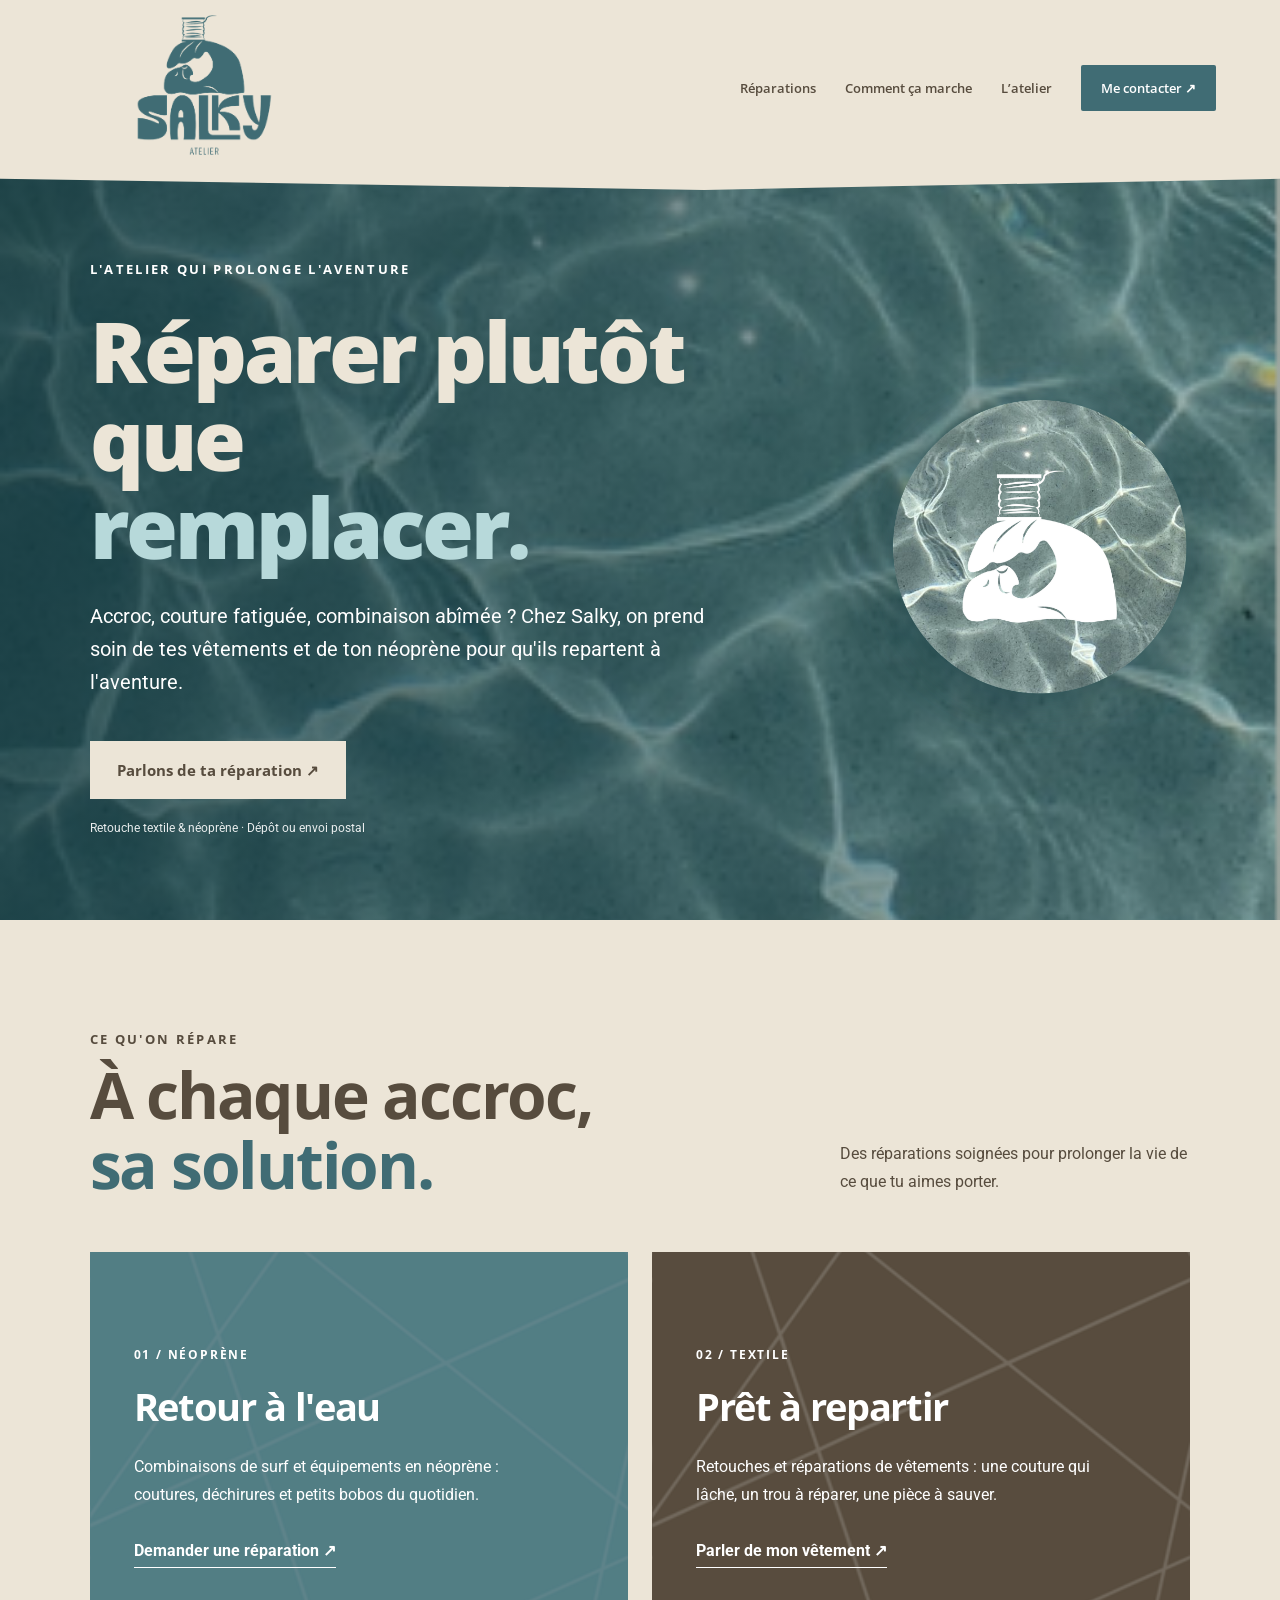
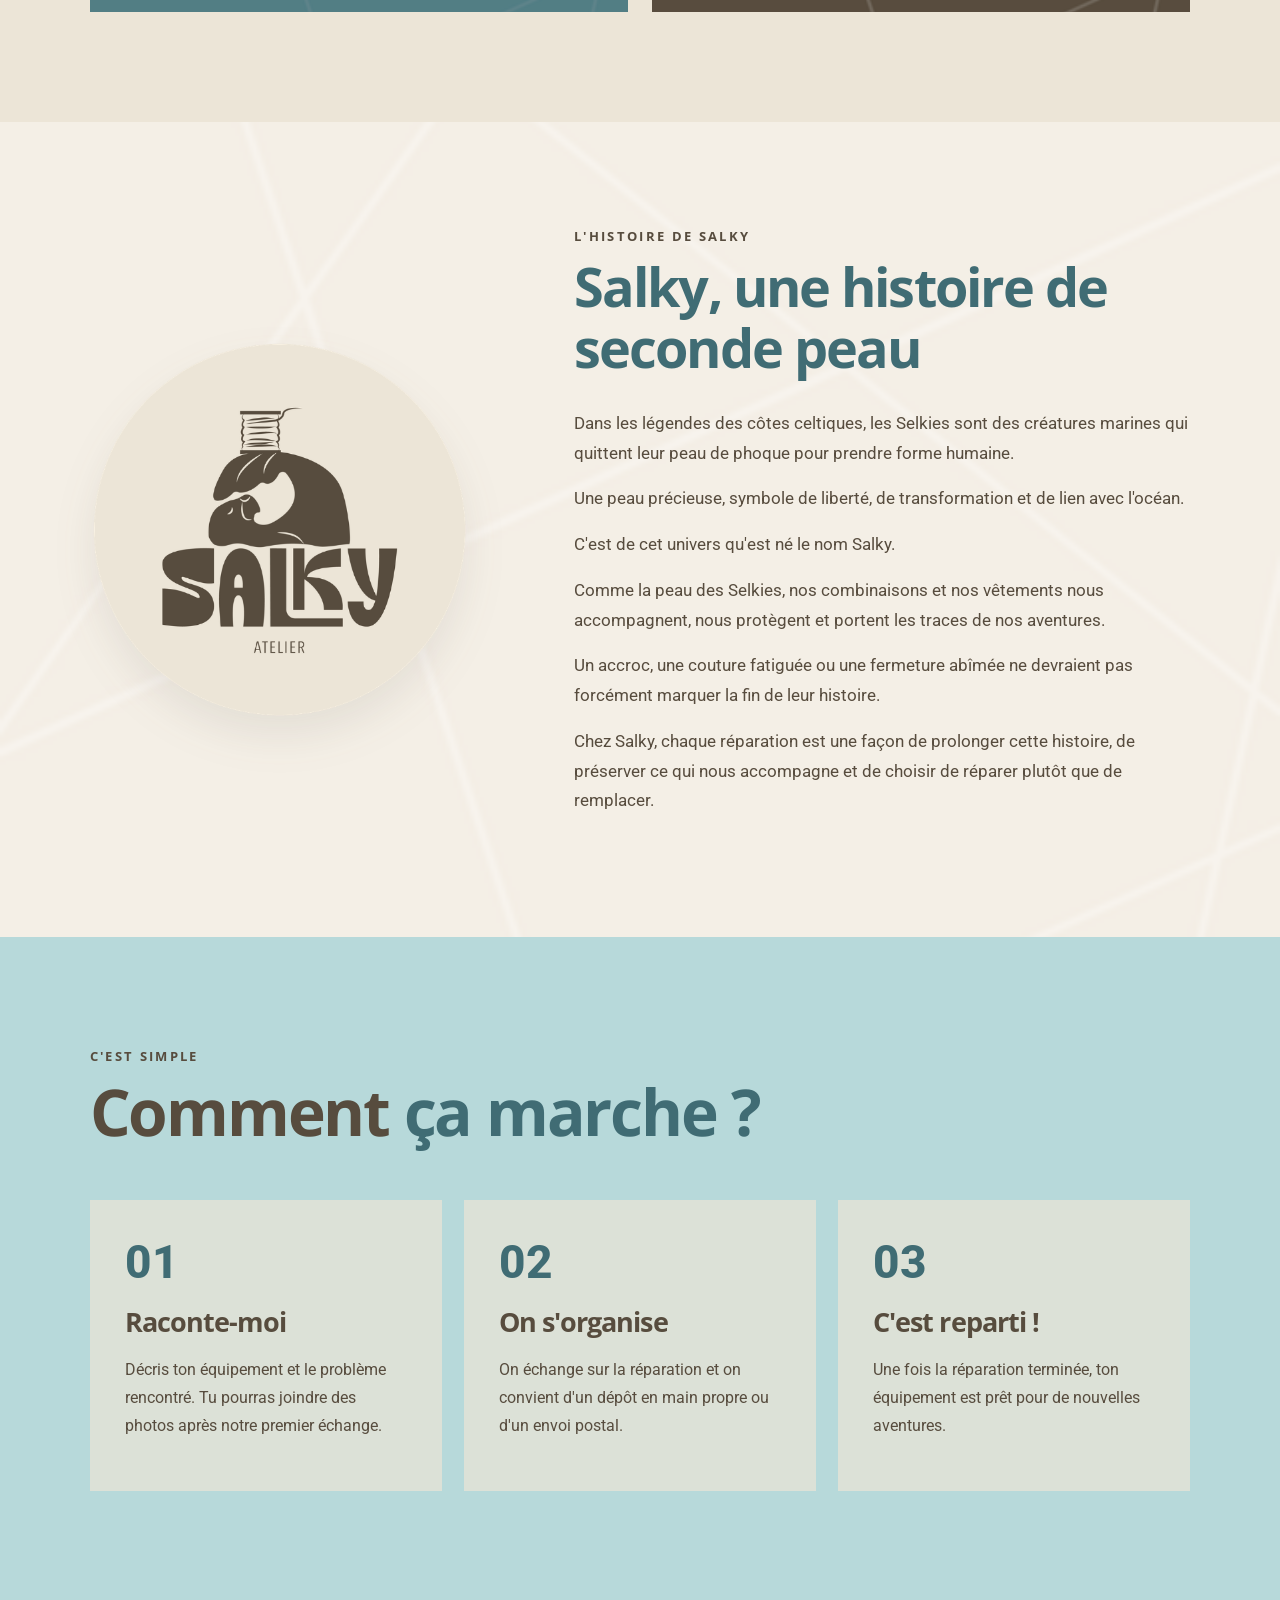
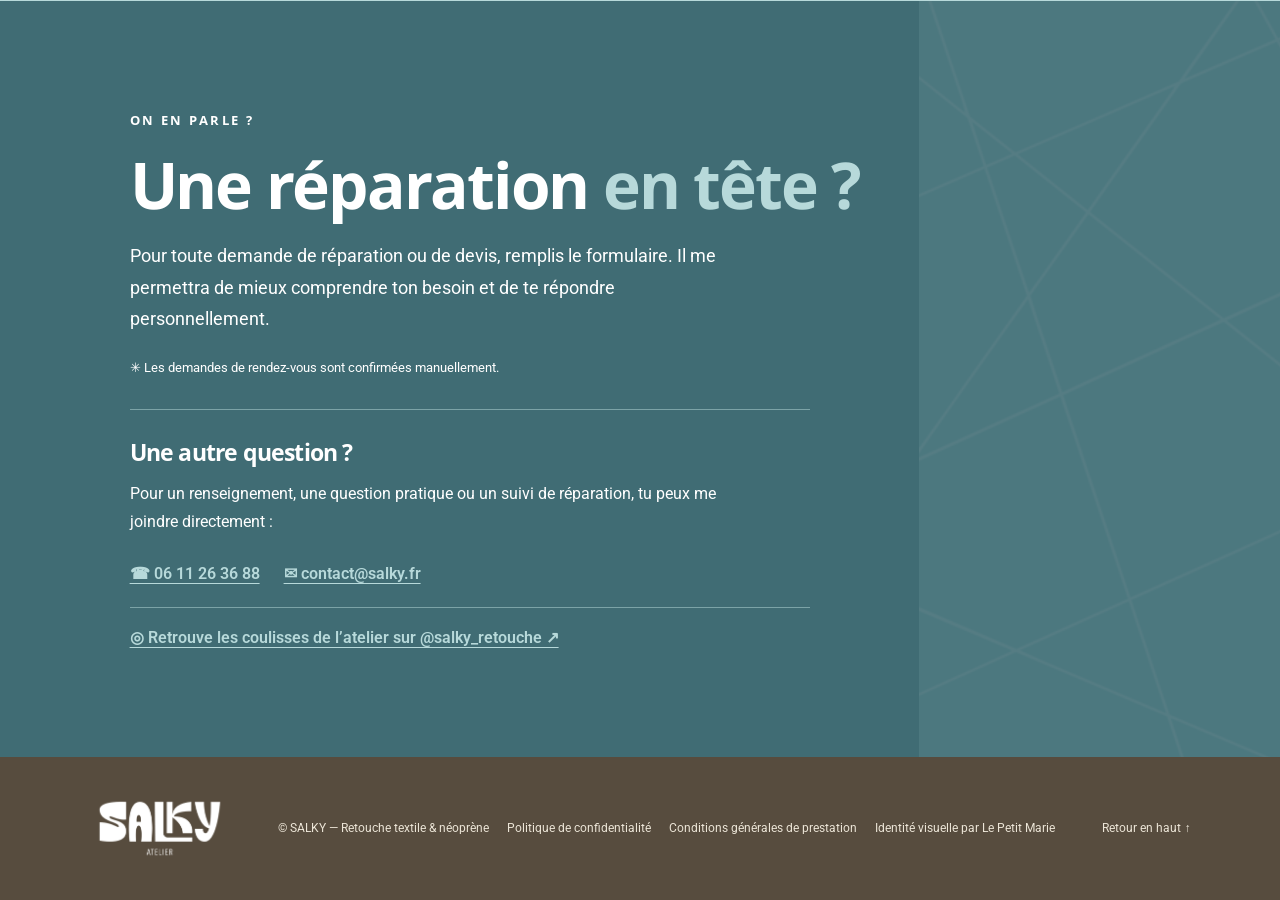
==== index.html @ 303731b3 "Add files via upload" ====
<!DOCTYPE html>
<html lang="fr"><head><meta charset="utf-8"/><meta content="width=device-width,initial-scale=1" name="viewport"/><title>Salky — Retouche textile &amp; néoprène</title><link href="https://fonts.googleapis.com" rel="preconnect"/><link href="https://fonts.googleapis.com/css2?family=Open+Sans:wght@400;600;700;800&amp;family=Roboto:wght@400;500;700&amp;display=swap" rel="stylesheet"/><style>
@font-face{font-family:'Avenir Next Arabic';src:local('Avenir Next Arabic')}*{box-sizing:border-box}html{scroll-behavior:smooth}body{margin:0;background:#ECE5D7;color:#574C3E;font-family:Roboto,Arial,sans-serif}h1,h2,h3{font-family:'Avenir Next Arabic','Open Sans',Arial,sans-serif;letter-spacing:-.035em}p{line-height:1.75}a{color:inherit;text-decoration:none}.top{height:175px;display:flex;align-items:center;justify-content:space-between;padding:10px max(5%,calc((100vw - 1300px)/2));background:#ECE5D7;position:relative;z-index:2}.top img{width:280px;height:155px;object-fit:contain}.top nav{display:flex;gap:29px;align-items:center;font:600 13px 'Open Sans',sans-serif}.top nav a:hover{text-decoration:underline}.navcta{padding:14px 20px;background:#406C74;color:#fff;border-radius:2px}.hero{position:relative;min-height:690px;background:linear-gradient(90deg,rgba(18,56,63,.82),rgba(18,56,63,.36)),url('[data-uri]') center 48%/cover;color:#fff;display:flex;align-items:center;overflow:hidden}.hero:before{content:'';position:absolute;top:0;left:0;width:100%;height:15px;background:#ECE5D7;clip-path:polygon(0 0,100% 0,100% 25%,55% 100%,0 25%)}.hero-content{position:relative;z-index:1;max-width:1320px;width:100%;margin:auto;padding:85px 7%;display:flex;align-items:center;justify-content:space-between;gap:30px}.hero-copy{max-width:720px}.eyebrow{font:700 13px 'Open Sans',sans-serif;letter-spacing:.18em;text-transform:uppercase}.hero h1{font-size:clamp(52px,6.6vw,92px);line-height:1.04;margin:29px 0;color:#ECE5D7;font-weight:800}.hero h1 em{font-style:normal;color:#B7D9DA}.hero .lead{font-size:20px;max-width:620px;line-height:1.65}.btn{display:inline-block;padding:19px 27px;background:#ECE5D7;color:#574C3E;font:700 15px 'Open Sans',sans-serif;margin-top:22px}.btn:hover{background:#B7D9DA}.hero .note{font-size:12px;opacity:.9;margin-top:22px}.seal{width:min(24vw,300px);aspect-ratio:1;object-fit:contain;filter:drop-shadow(0 8px 25px #173e4c66)}.section{padding:110px 7%;max-width:1440px;margin:auto}.section-heading{display:flex;justify-content:space-between;align-items:end;gap:30px;margin-bottom:40px}.section-heading h2{font-size:clamp(38px,5vw,68px);line-height:1.1;margin:12px 0}.section-heading h2 em{font-style:normal;color:#406C74}.section-heading>p{max-width:350px}.service-grid{display:grid;grid-template-columns:1fr 1fr;gap:24px}.service{min-height:360px;padding:44px;position:relative;overflow:hidden;display:flex;flex-direction:column;align-items:flex-start;justify-content:flex-end}.service:before{content:'';position:absolute;inset:0;background-position:center;background-size:cover;opacity:.16}.service>*{position:relative}.service.one{background:#406C74;color:#fff}.service.one:before{background-image:url('[data-uri]')}.service.two{background:#574C3E;color:#fff}.service.two:before{background-image:url('[data-uri]')}.service .num{font:700 12px 'Open Sans',sans-serif;letter-spacing:.15em}.service h3{font-size:38px;margin:17px 0 5px}.service p{max-width:400px}.service a{font-weight:700;border-bottom:1px solid;padding-bottom:7px;margin-top:16px}.manifesto{background:#f6f1e9;position:relative;overflow:hidden}.manifesto:before{content:'';position:absolute;inset:0;background:url('[data-uri]') center/cover;opacity:.18}.manifesto-inner{max-width:1300px;margin:auto;padding:105px 7%;display:grid;grid-template-columns:36% 1fr;gap:8%;align-items:center;position:relative}.manifesto-art{width:100%;max-width:380px;filter:drop-shadow(0 20px 20px #574c3e18)}.manifesto h2{font-size:clamp(37px,4.2vw,58px);line-height:1.13;color:#406C74;margin:12px 0 30px}.manifesto p{font-size:17px;margin:0 0 16px}.manifesto .last{font-weight:700;color:#406C74;font-size:21px}.steps{background:#B7D9DA}.steps-grid{display:grid;grid-template-columns:repeat(3,1fr);gap:22px}.step{padding:35px;background:#ece5d7b5;min-height:260px}.step span{font-size:46px;font-weight:800;color:#406C74}.step h3{font-size:27px;margin:14px 0}.contact{background:#406C74;color:#fff;position:relative;overflow:hidden}.contact:after{content:'';position:absolute;right:-100px;top:0;width:36%;height:100%;background:url('[data-uri]') center/cover;opacity:.11}.contact-inner{max-width:1200px;margin:auto;padding:110px 7%;position:relative;z-index:1}.contact h2{font-size:clamp(40px,5vw,70px);line-height:1.12;margin:20px 0}.contact h2 em{font-style:normal;color:#B7D9DA}.contact p{max-width:600px;font-size:18px}.contact-note{font-size:13px;margin-top:25px}.footer{padding:35px 7%;background:#574C3E;color:#ECE5D7;display:flex;align-items:center;justify-content:space-between;gap:20px;flex-wrap:wrap;font-size:12px}.footer img{width:140px;filter:brightness(0) invert(1)}.footer-links{display:flex;gap:18px;flex-wrap:wrap}@media(max-width:760px){.top{height:auto;padding:12px 5%;flex-wrap:wrap;justify-content:center}.top>a{display:block;width:100%;text-align:center}.top img{width:220px;height:135px}.top nav{width:100%;gap:12px;font-size:11px;flex-wrap:wrap;justify-content:center}.navcta{padding:9px}.hero{min-height:660px}.hero-content{padding:80px 6%;display:block}.hero h1{font-size:clamp(44px,10vw,66px)}.hero .lead{font-size:17px}.seal{position:relative;right:auto;bottom:auto;display:block;width:110px;margin:20px auto 0;opacity:.85}.section{padding:70px 6%}.section-heading{display:block}.service-grid,.steps-grid,.manifesto-inner{grid-template-columns:1fr}.service{min-height:300px;padding:28px}.manifesto-inner{padding:70px 6%;gap:20px}.manifesto-art{width:200px;margin:auto}.manifesto p{font-size:16px}.contact-inner{padding:75px 6%}.footer{padding:30px 6%}}
.salky-contact-links{display:flex;flex-wrap:wrap;gap:12px 24px;margin-top:28px;align-items:center}.salky-contact-links a{color:#ECE5D7;text-decoration:underline;text-underline-offset:4px;font-size:16px;overflow-wrap:anywhere}.salky-contact-links a:hover,.salky-contact-links a:focus{color:#B7D9DA}@media(max-width:760px){.salky-contact-links{flex-direction:column;align-items:flex-start;gap:14px}}.salky-contact-extra{margin-top:34px;padding-top:26px;border-top:1px solid rgba(183,217,218,.5);max-width:680px}.salky-contact-extra h3{font-size:23px;margin:0 0 12px;color:#fff}.salky-contact-extra p{font-size:16px;margin:0 0 16px}.salky-contact-links{display:flex;flex-wrap:wrap;gap:14px 24px;margin-bottom:24px}.salky-contact-links a,.salky-instagram a{color:#B7D9DA;text-decoration:underline;text-underline-offset:4px;font-weight:600}.salky-instagram{padding-top:20px;border-top:1px solid rgba(183,217,218,.5)}</style><meta content="Salky — Retouche textile et néoprène. Réparer plutôt que remplacer." name="description"/></head><body><header class="top"><a href="#accueil"><img alt="Logo original SALKY Atelier" src="[data-uri]"/></a><nav><a href="#reparations">Réparations</a><a href="#fonctionnement">Comment ça marche</a><a href="#apropos">L’atelier</a><a class="navcta" href="#contact">Me contacter ↗</a></nav></header><main><section class="hero" id="accueil"><div class="hero-content"><div class="hero-copy"><div class="eyebrow">L'ATELIER QUI PROLONGE L'AVENTURE</div><h1>Réparer plutôt que<br/><em>remplacer.</em></h1><p class="lead">Accroc, couture fatiguée, combinaison abîmée ? Chez Salky, on prend soin de tes vêtements et de ton néoprène pour qu'ils repartent à l'aventure.</p><a class="btn" href="https://form.jotform.com/261314383055048">Parlons de ta réparation ↗</a><div class="note">Retouche textile &amp; néoprène · Dépôt ou envoi postal</div></div><img alt="Véritable vignette phoque SALKY sur texture d’eau" class="seal" src="[data-uri]"/></div></section><section class="section" id="reparations"><div class="section-heading"><div><div class="eyebrow">CE QU'ON RÉPARE</div><h2>À chaque accroc,<br/><em>sa solution.</em></h2></div><p>Des réparations soignées pour prolonger la vie de ce que tu aimes porter.</p></div><div class="service-grid"><article class="service one"><span class="num">01 / NÉOPRÈNE</span><h3>Retour à l'eau</h3><p>Combinaisons de surf et équipements en néoprène : coutures, déchirures et petits bobos du quotidien.</p><a href="https://form.jotform.com/261314383055048">Demander une réparation ↗</a></article><article class="service two"><span class="num">02 / TEXTILE</span><h3>Prêt à repartir</h3><p>Retouches et réparations de vêtements : une couture qui lâche, un trou à réparer, une pièce à sauver.</p><a href="https://form.jotform.com/261314383055048">Parler de mon vêtement ↗</a></article></div></section><section class="manifesto" id="apropos"><div class="manifesto-inner"><img alt="Véritable logo SALKY terre sur sable" class="manifesto-art" src="[data-uri]"/><div><div class="eyebrow">L'HISTOIRE DE SALKY</div><h2>Salky, une histoire de seconde peau</h2><p>Dans les légendes des côtes celtiques, les Selkies sont des créatures marines qui quittent leur peau de phoque pour prendre forme humaine.</p><p>Une peau précieuse, symbole de liberté, de transformation et de lien avec l'océan.</p><p>C'est de cet univers qu'est né le nom Salky.</p><p>Comme la peau des Selkies, nos combinaisons et nos vêtements nous accompagnent, nous protègent et portent les traces de nos aventures.</p><p>Un accroc, une couture fatiguée ou une fermeture abîmée ne devraient pas forcément marquer la fin de leur histoire.</p><p>Chez Salky, chaque réparation est une façon de prolonger cette histoire, de préserver ce qui nous accompagne et de choisir de réparer plutôt que de remplacer.</p></div></div></section><section class="steps" id="fonctionnement"><div class="section"><div class="section-heading"><div><div class="eyebrow">C'EST SIMPLE</div><h2>Comment <em>ça marche ?</em></h2></div></div><div class="steps-grid"><div class="step"><span>01</span><h3>Raconte-moi</h3><p>Décris ton équipement et le problème rencontré. Tu pourras joindre des photos après notre premier échange.</p></div><div class="step"><span>02</span><h3>On s'organise</h3><p>On échange sur la réparation et on convient d'un dépôt en main propre ou d'un envoi postal.</p></div><div class="step"><span>03</span><h3>C'est reparti !</h3><p>Une fois la réparation terminée, ton équipement est prêt pour de nouvelles aventures.</p></div></div></div></section><section class="contact" id="contact"><div class="contact-inner"><div class="eyebrow">ON EN PARLE ?</div><h2>Une réparation <em>en tête ?</em></h2><p>Pour toute demande de réparation ou de devis, remplis le formulaire. Il me permettra de mieux comprendre ton besoin et de te répondre personnellement.</p><div class="contact-note">✳ Les demandes de rendez-vous sont confirmées manuellement.</div><div class="salky-contact-extra"><h3>Une autre question ?</h3><p>Pour un renseignement, une question pratique ou un suivi de réparation, tu peux me joindre directement :</p><div class="salky-contact-links"><a href="tel:+33611263688">☎ 06 11 26 36 88</a><a href="mailto:contact@salky.fr">✉ contact@salky.fr</a></div><div class="salky-instagram"><a href="https://www.instagram.com/salky_retouche/" target="_blank" rel="noopener noreferrer">◎ Retrouve les coulisses de l’atelier sur @salky_retouche ↗</a></div></div></div></section></main><footer class="footer"><img alt="SALKY Atelier" src="[data-uri]"/><div class="footer-links"><span>© SALKY — Retouche textile &amp; néoprène</span><a href="confidentialite.html">Politique de confidentialité</a><a href="conditions-generales.html">Conditions générales de prestation</a><span>Identité visuelle par <a href="https://linktr.ee/lepetitmarie" target="_blank" rel="noopener noreferrer">Le Petit Marie</a></span></div><a href="#accueil">Retour en haut ↑</a></footer></body></html>
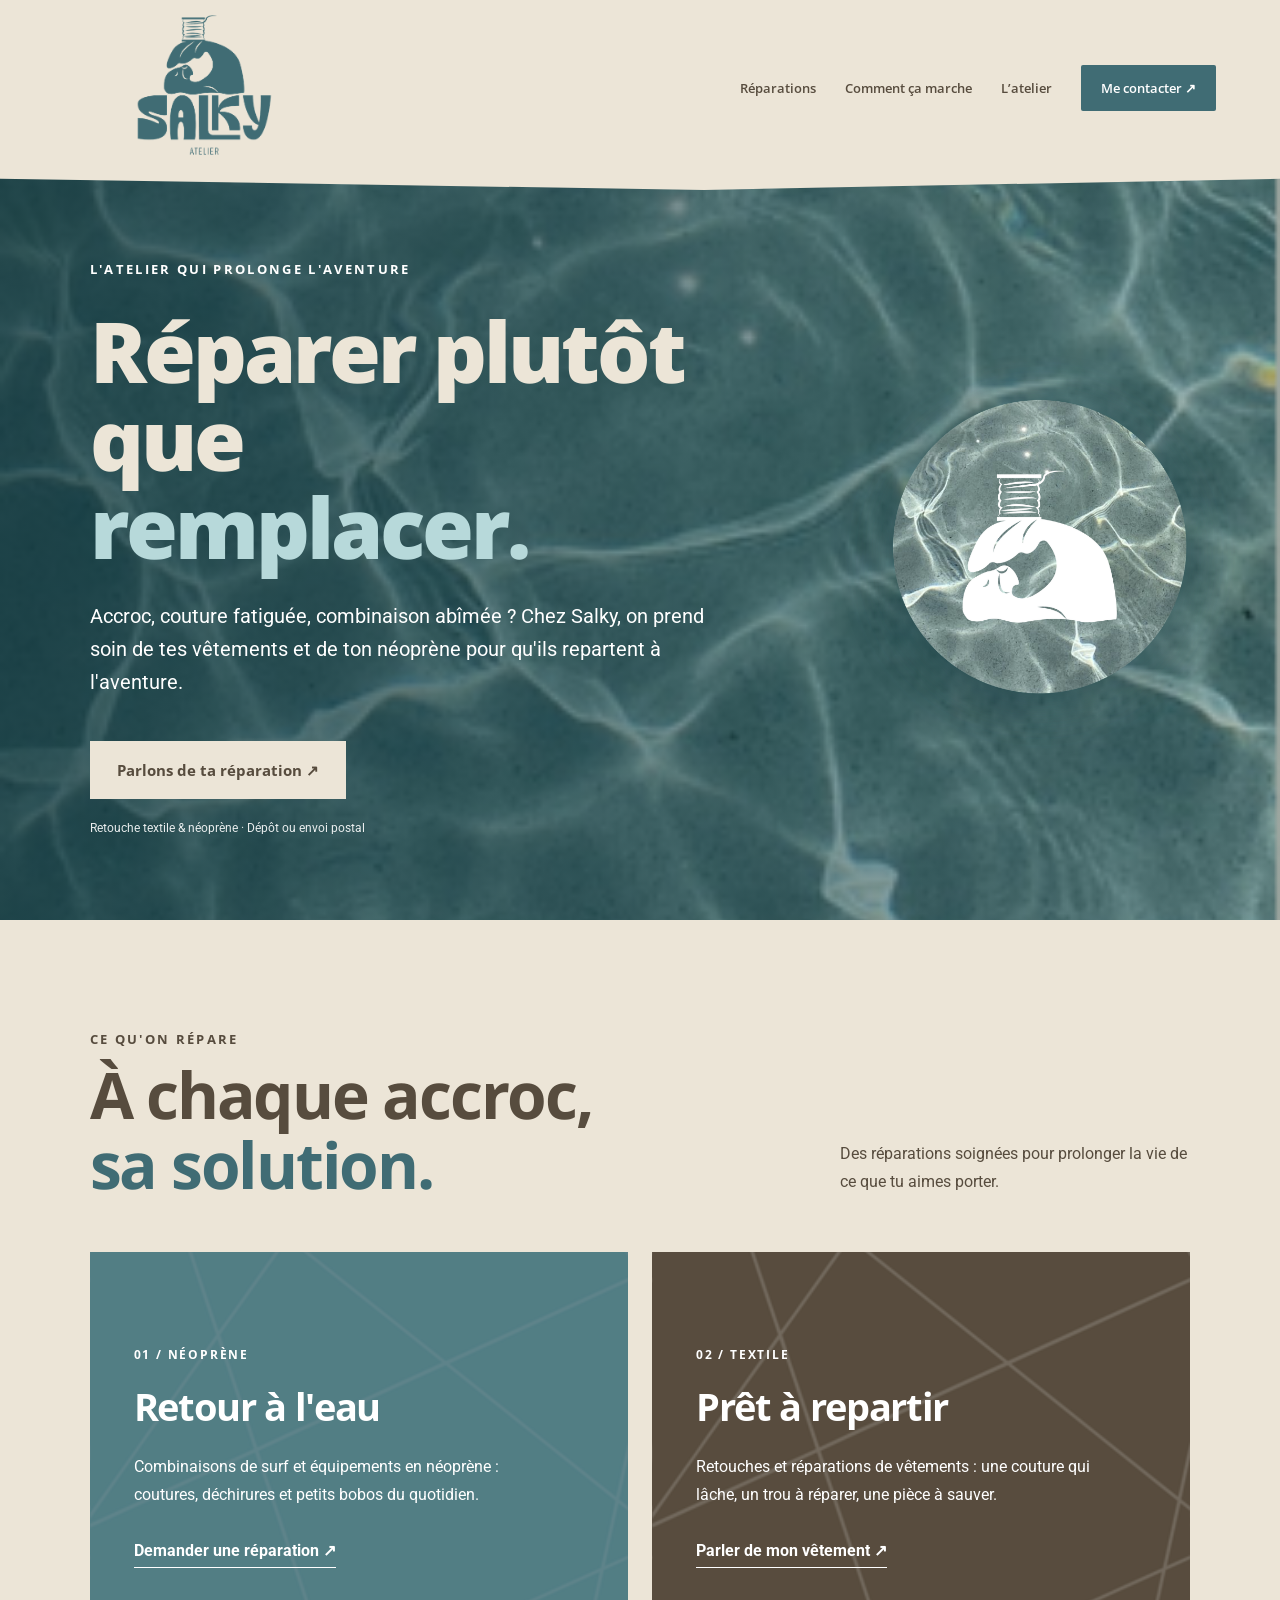
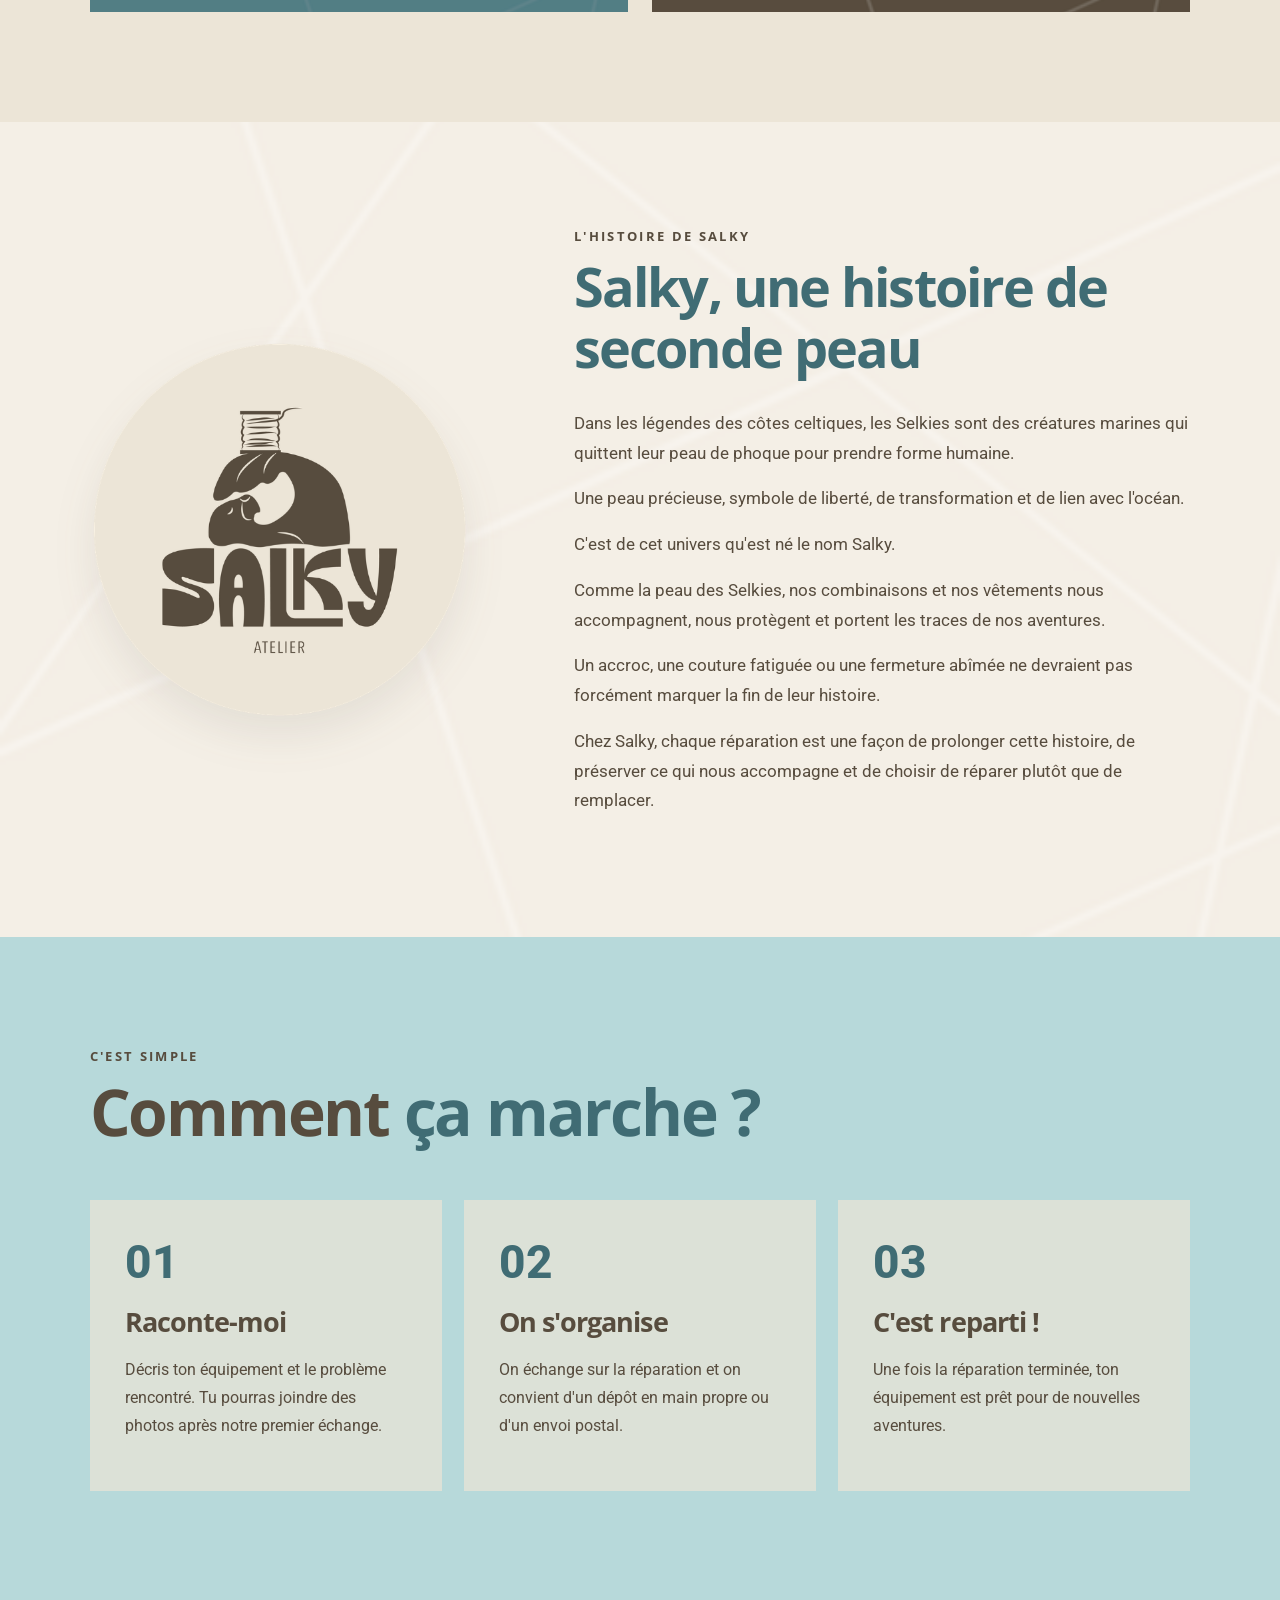
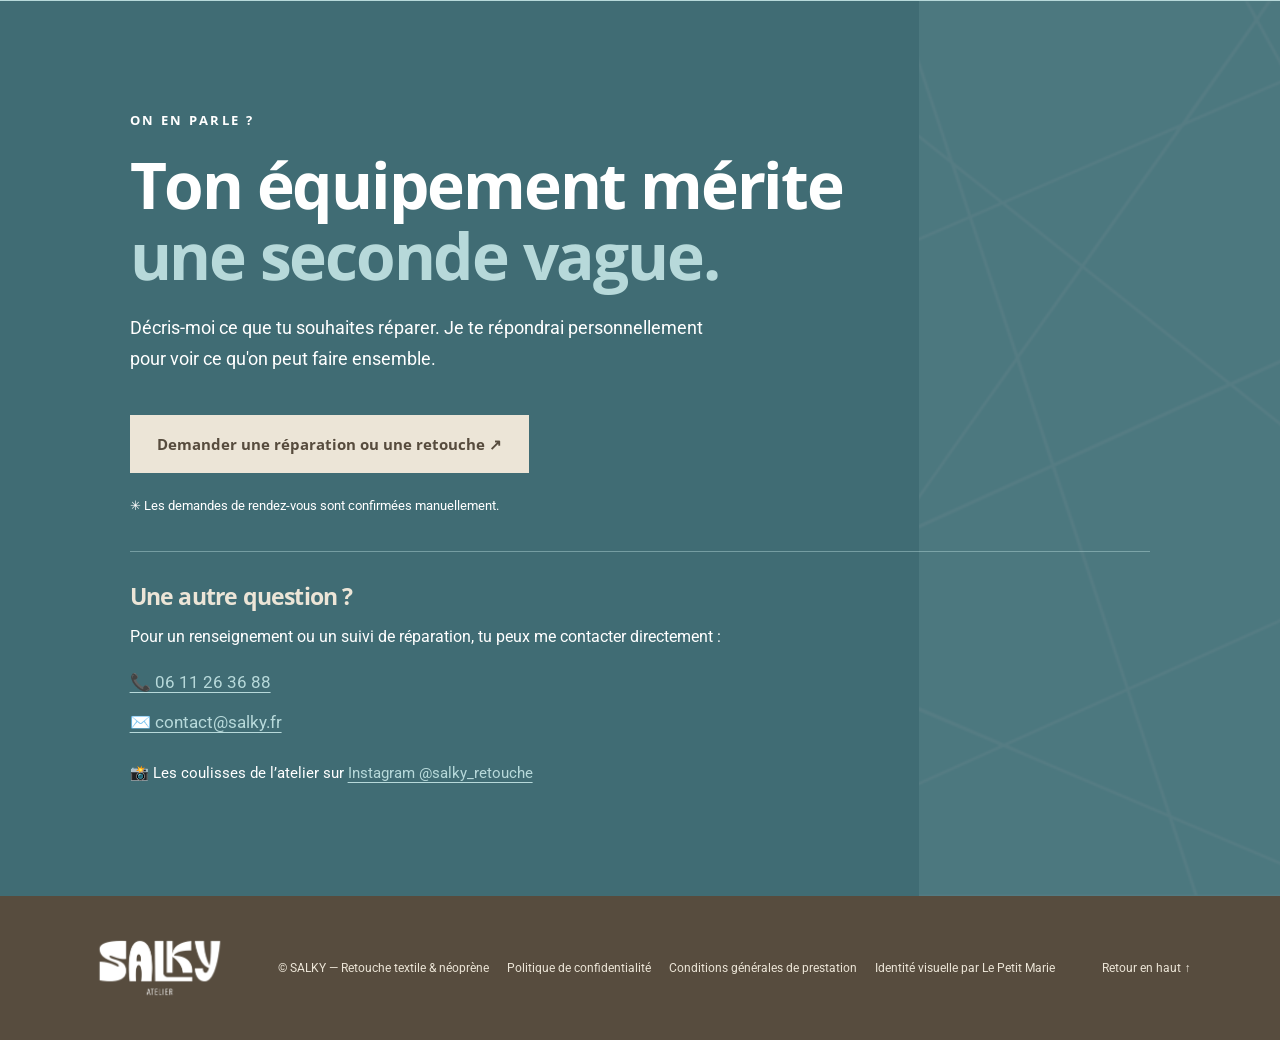
==== commit c8386e92: "Add files via upload" ====
--- a/index.html
+++ b/index.html
@@ -1,4 +1,4 @@
 <!DOCTYPE html>
 <html lang="fr"><head><meta charset="utf-8"/><meta content="width=device-width,initial-scale=1" name="viewport"/><title>Salky — Retouche textile &amp; néoprène</title><link href="https://fonts.googleapis.com" rel="preconnect"/><link href="https://fonts.googleapis.com/css2?family=Open+Sans:wght@400;600;700;800&amp;family=Roboto:wght@400;500;700&amp;display=swap" rel="stylesheet"/><style>
 @font-face{font-family:'Avenir Next Arabic';src:local('Avenir Next Arabic')}*{box-sizing:border-box}html{scroll-behavior:smooth}body{margin:0;background:#ECE5D7;color:#574C3E;font-family:Roboto,Arial,sans-serif}h1,h2,h3{font-family:'Avenir Next Arabic','Open Sans',Arial,sans-serif;letter-spacing:-.035em}p{line-height:1.75}a{color:inherit;text-decoration:none}.top{height:175px;display:flex;align-items:center;justify-content:space-between;padding:10px max(5%,calc((100vw - 1300px)/2));background:#ECE5D7;position:relative;z-index:2}.top img{width:280px;height:155px;object-fit:contain}.top nav{display:flex;gap:29px;align-items:center;font:600 13px 'Open Sans',sans-serif}.top nav a:hover{text-decoration:underline}.navcta{padding:14px 20px;background:#406C74;color:#fff;border-radius:2px}.hero{position:relative;min-height:690px;background:linear-gradient(90deg,rgba(18,56,63,.82),rgba(18,56,63,.36)),url('[data-uri]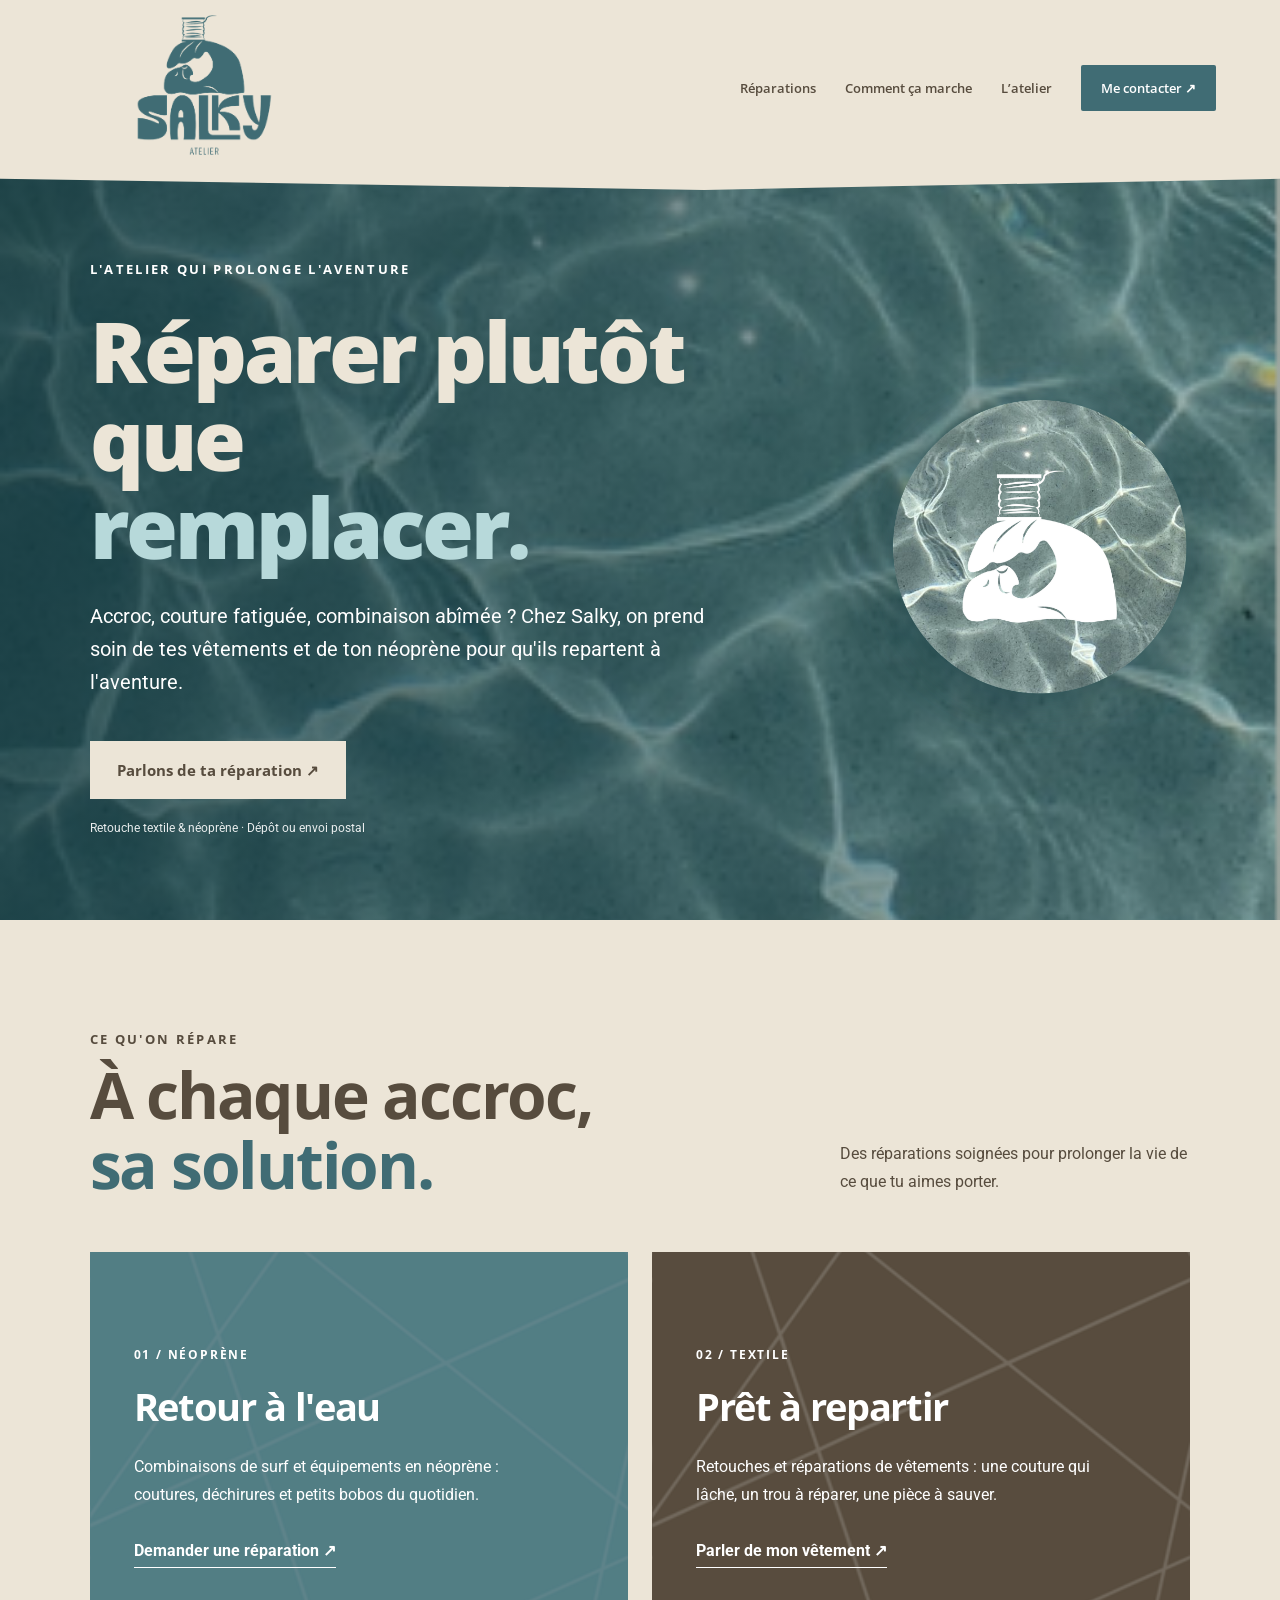
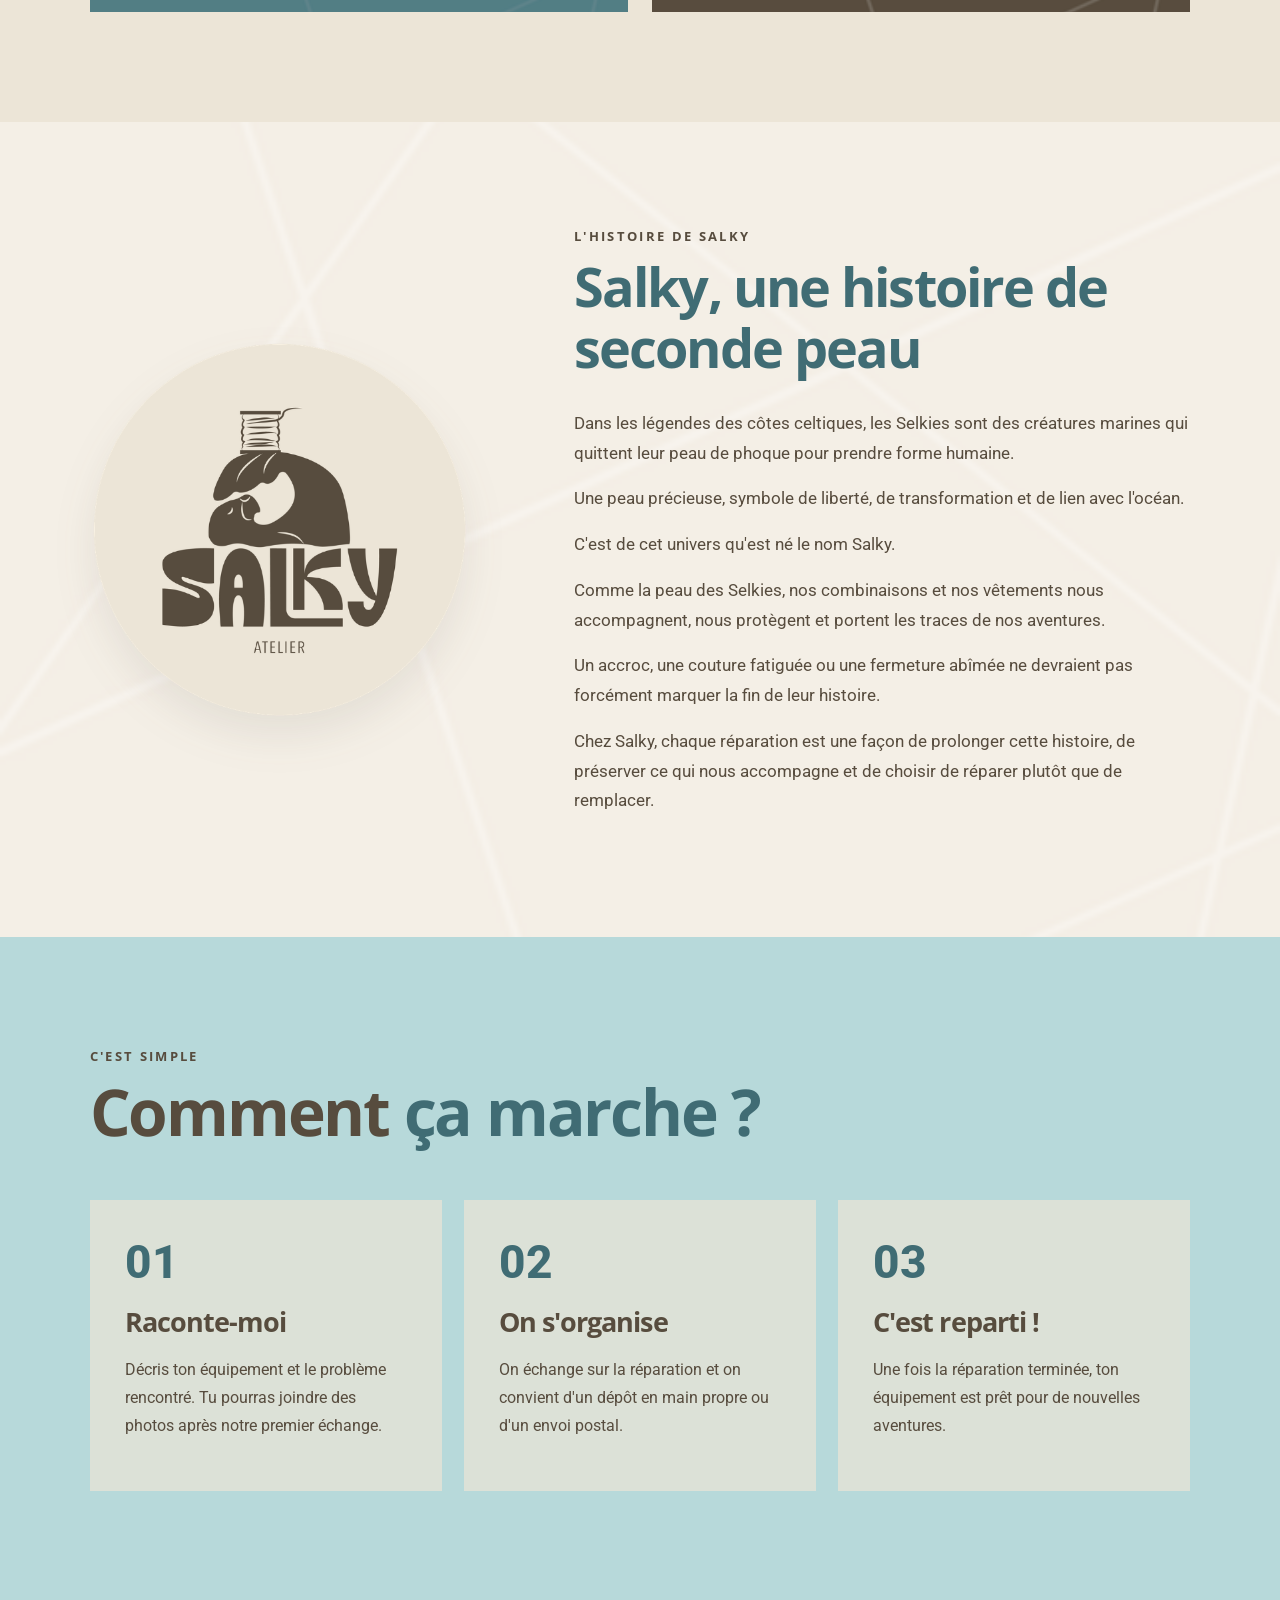
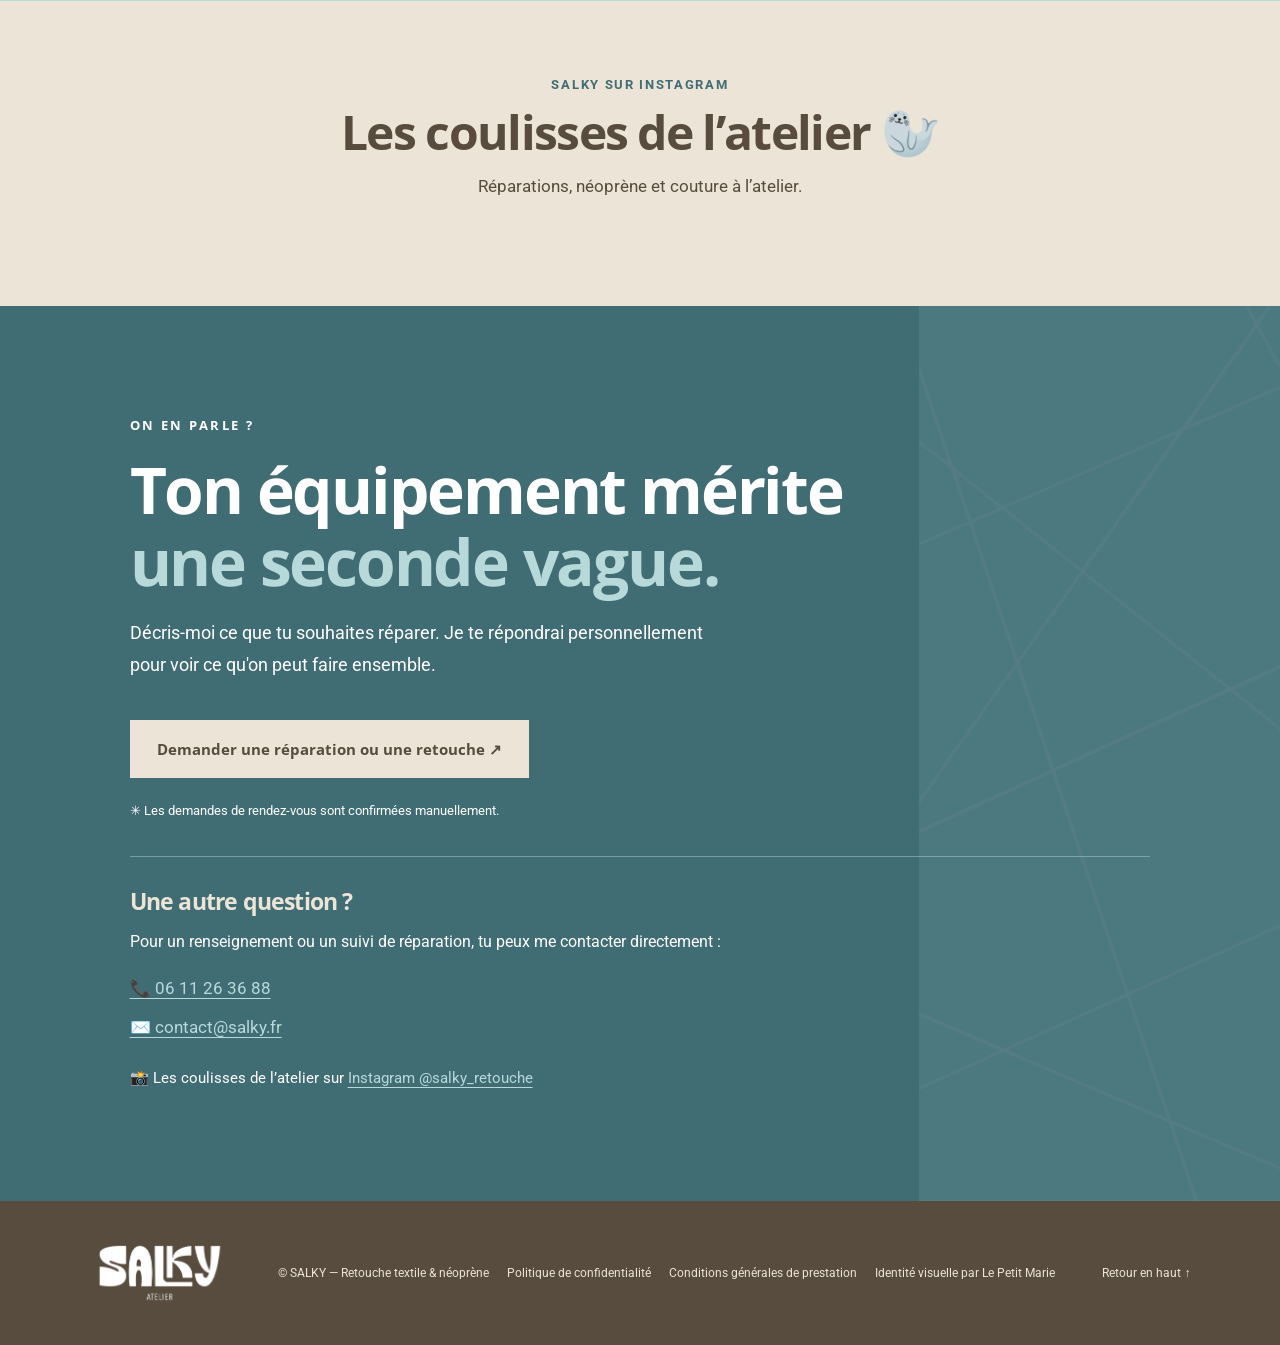
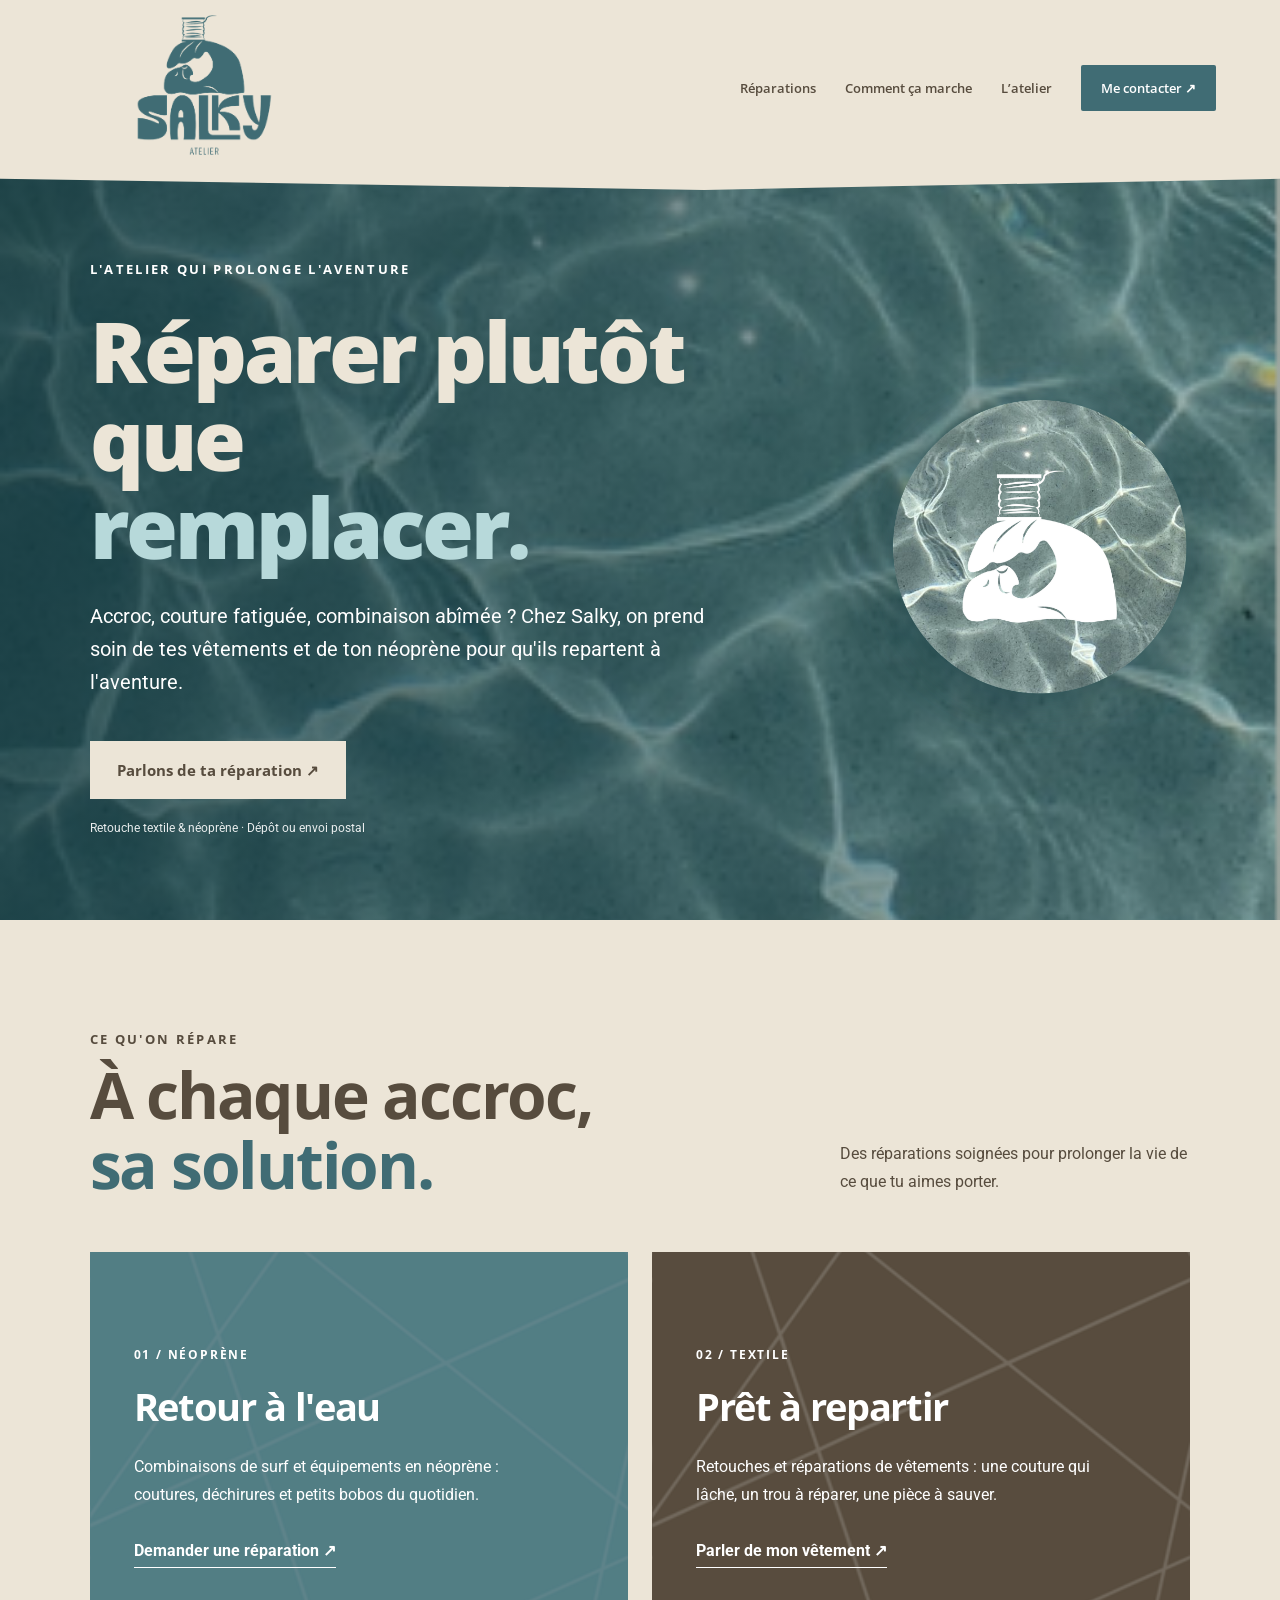
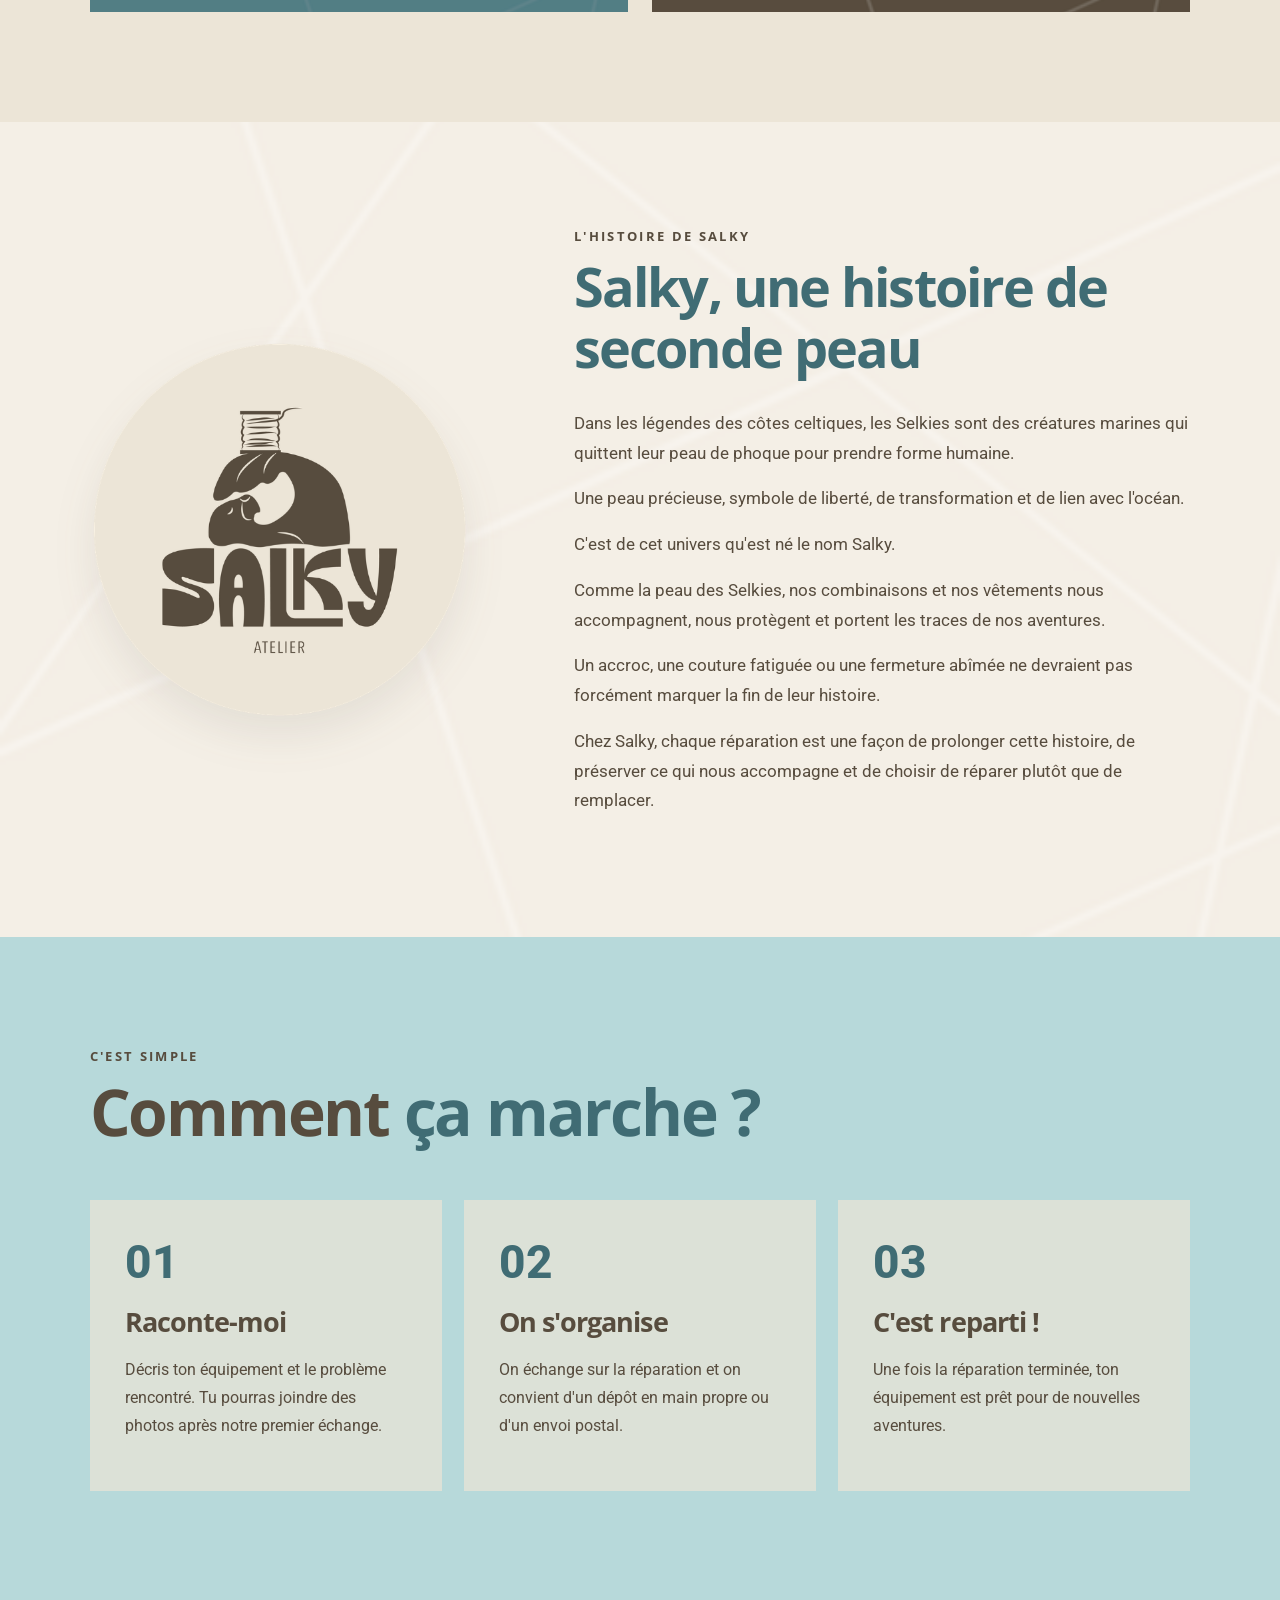
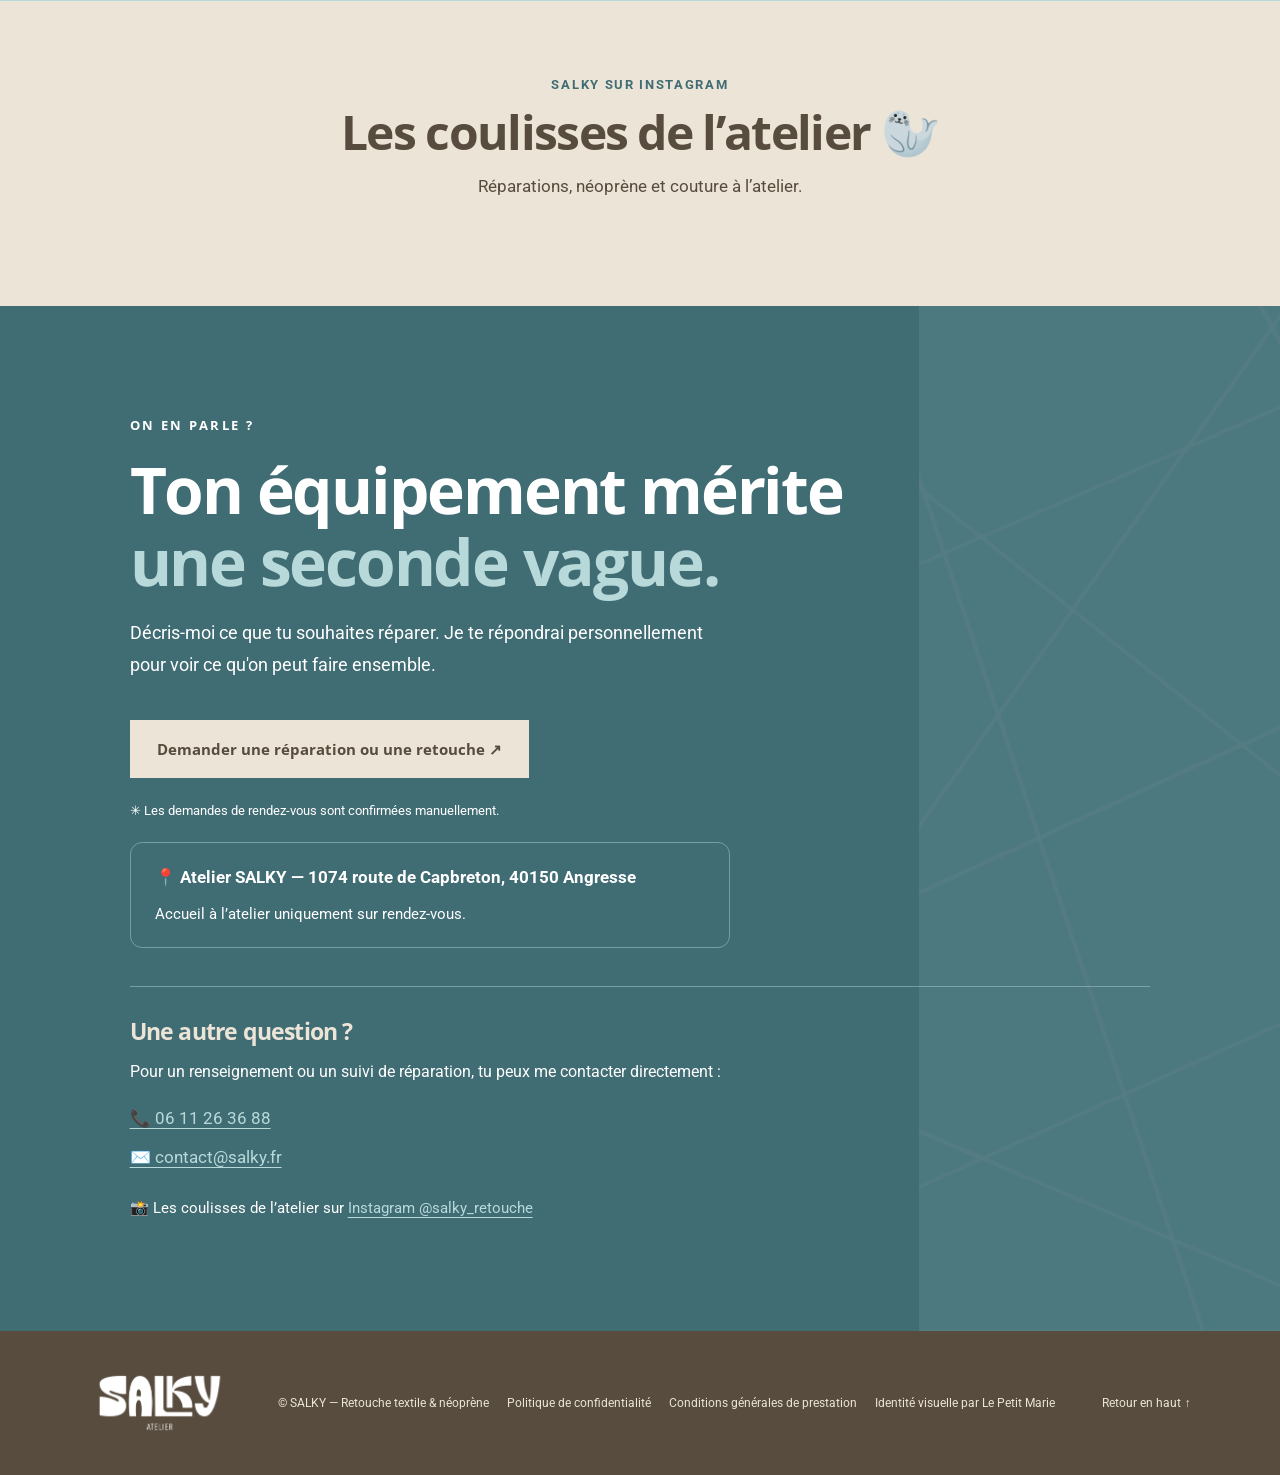
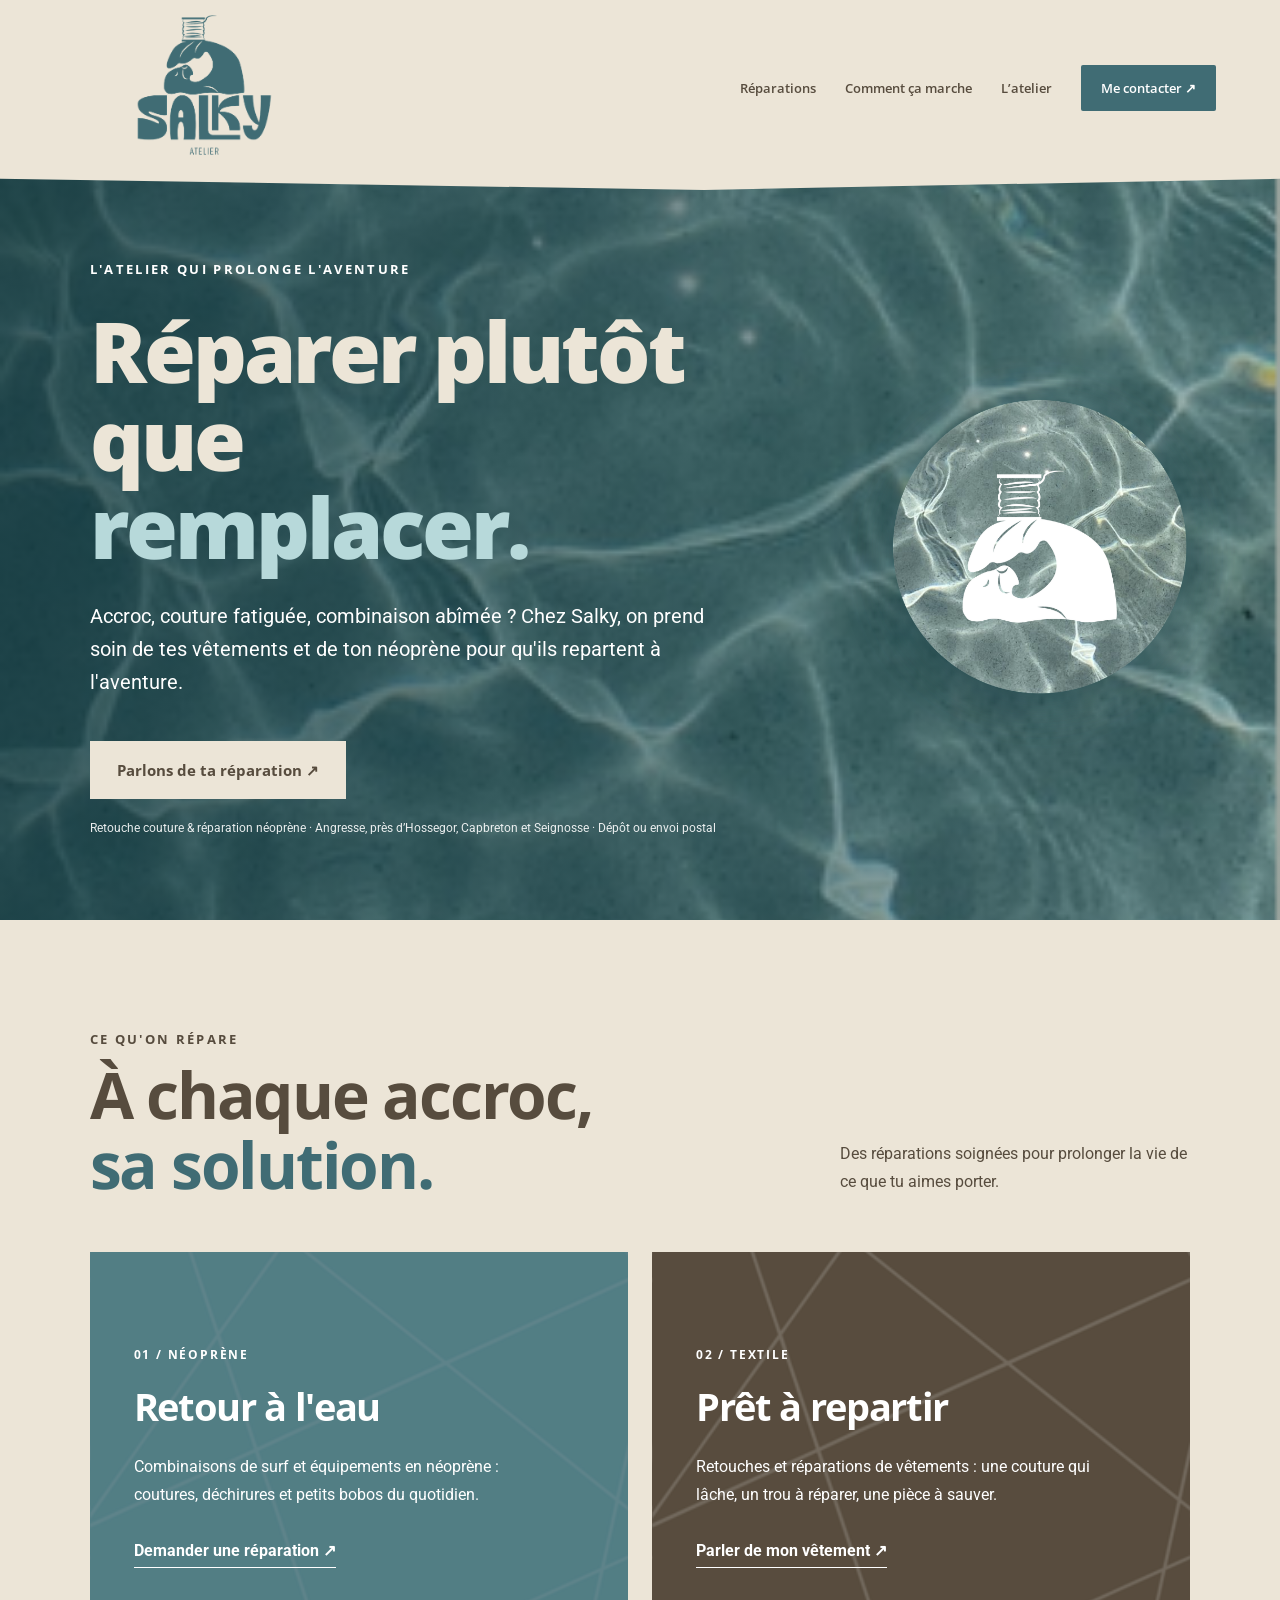
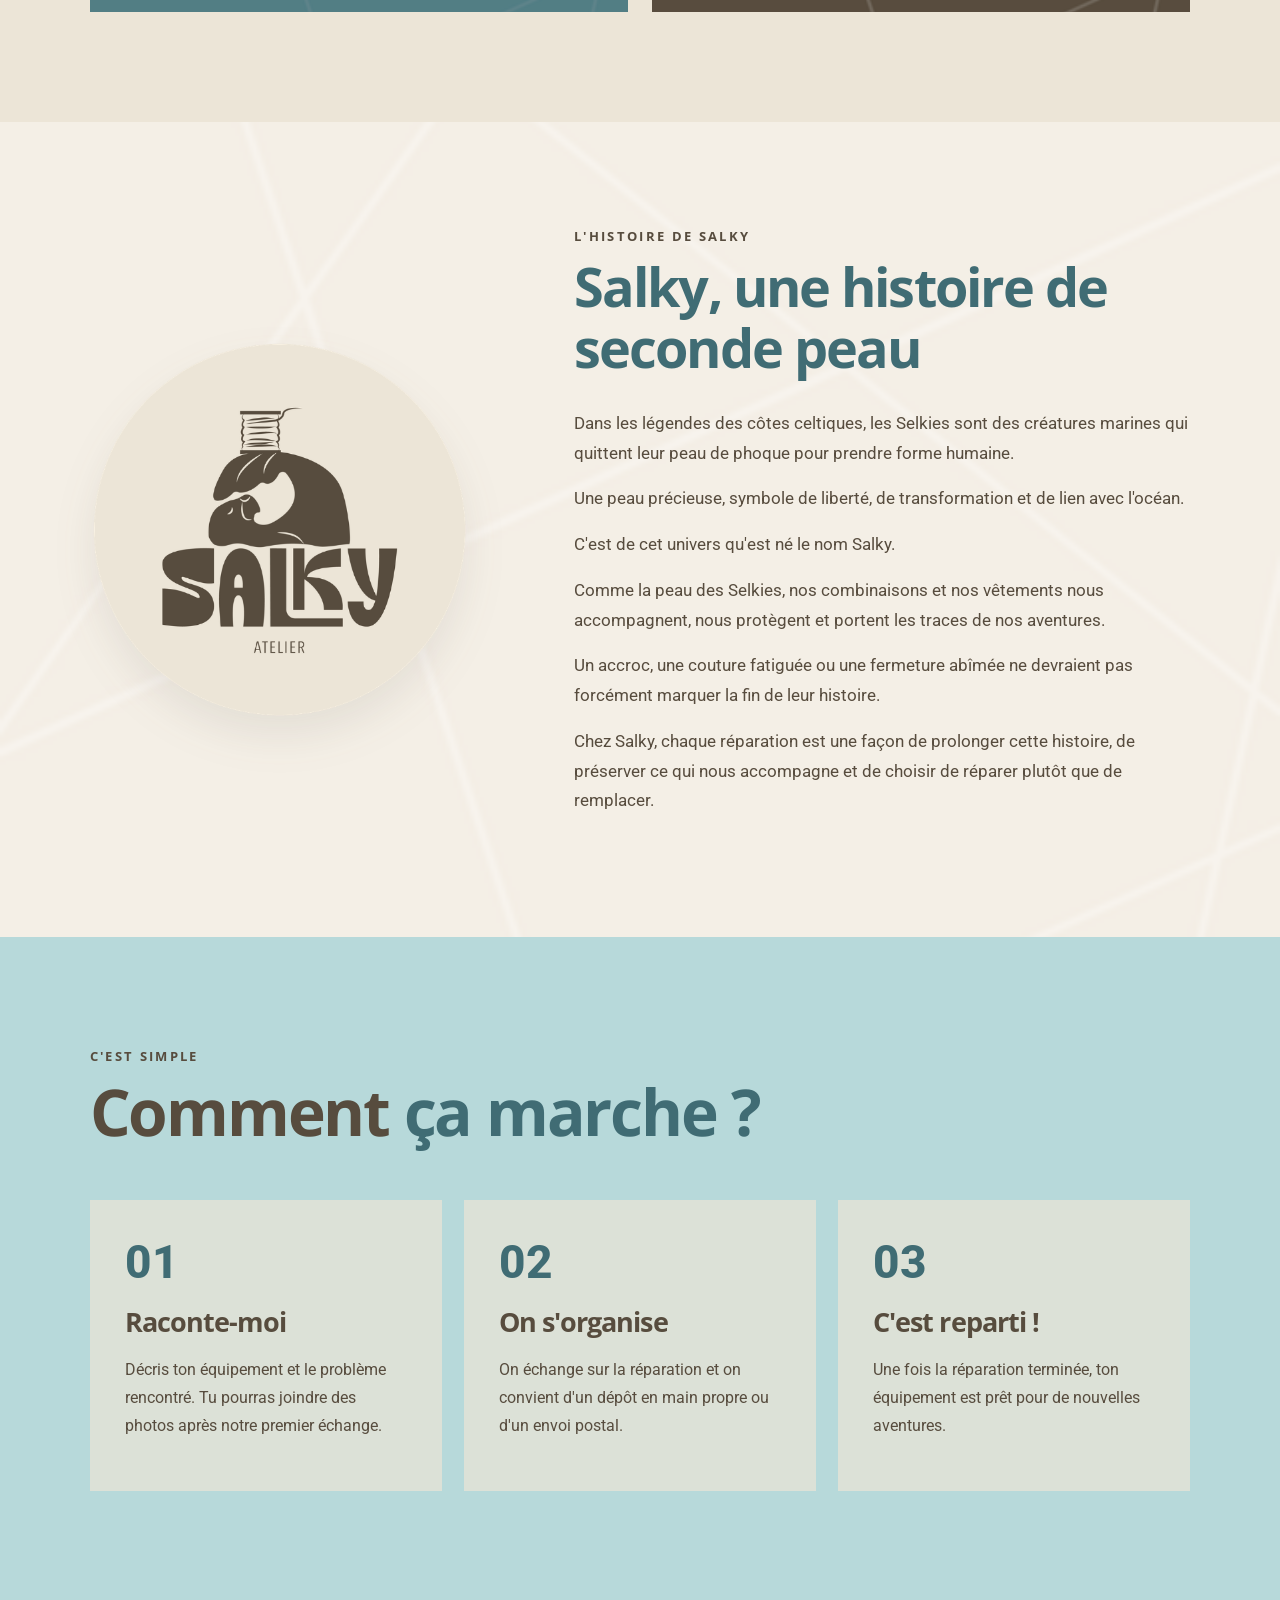
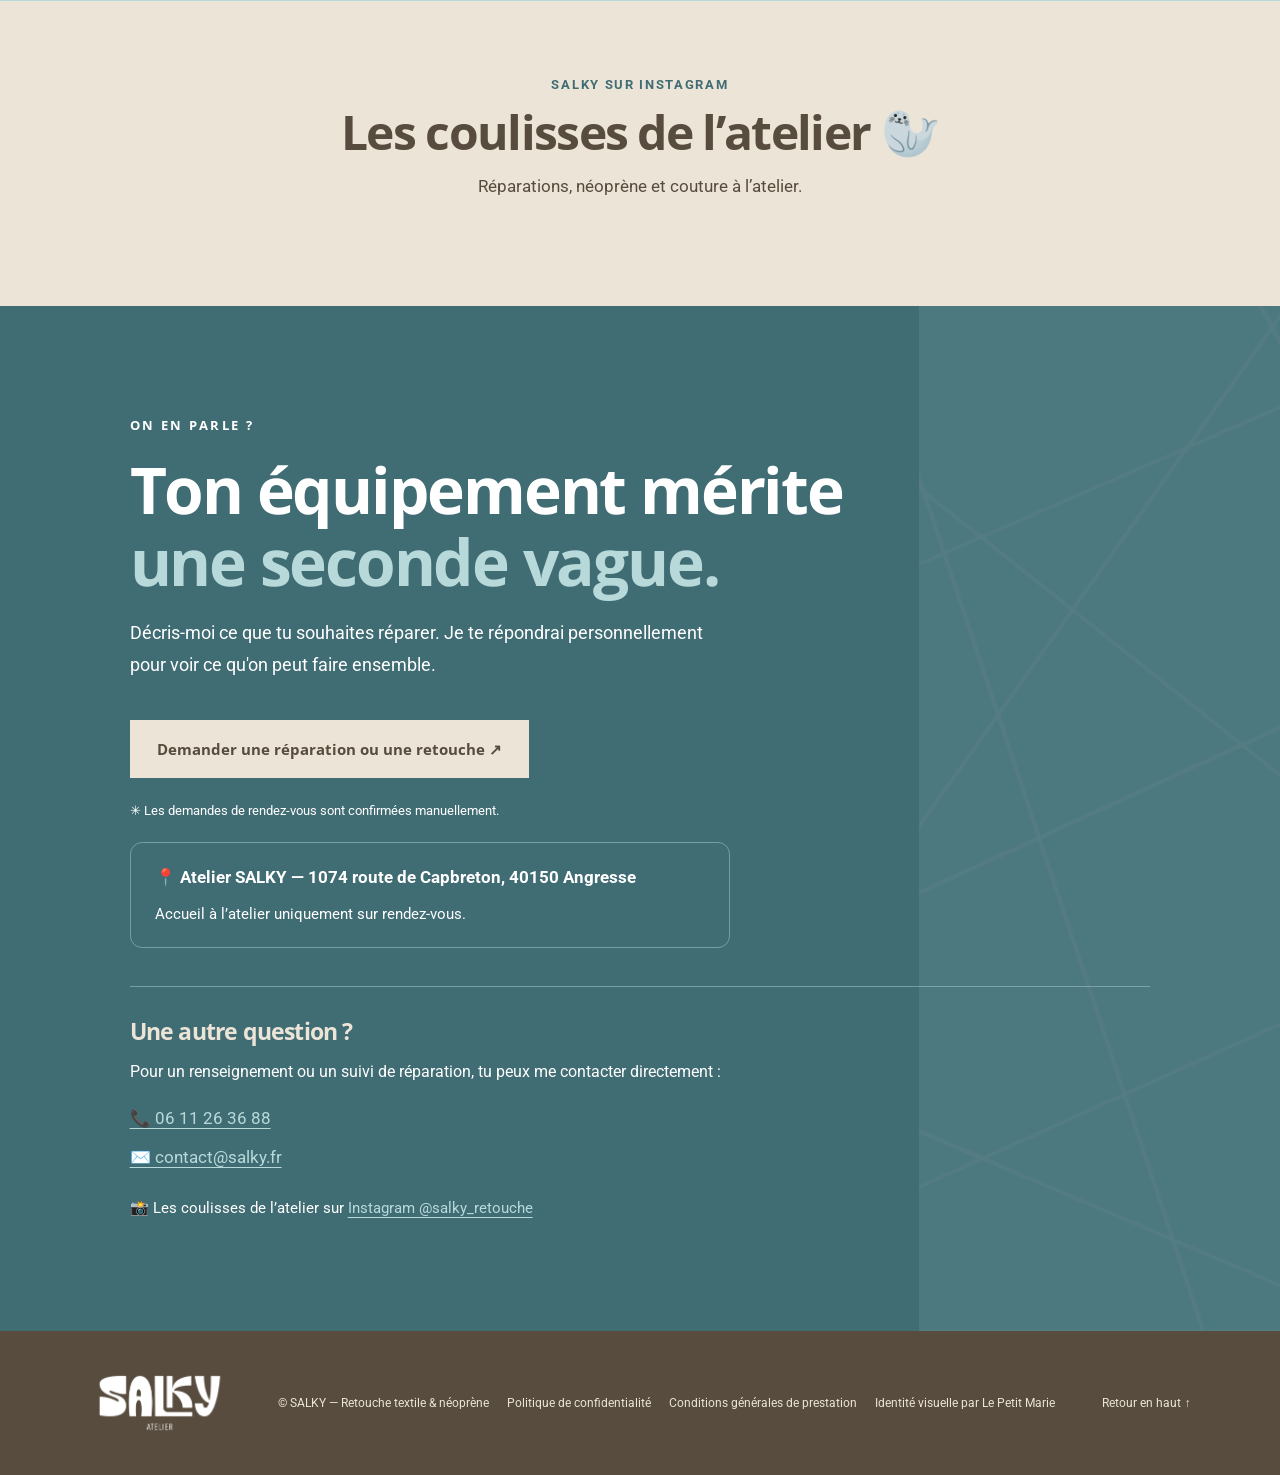
